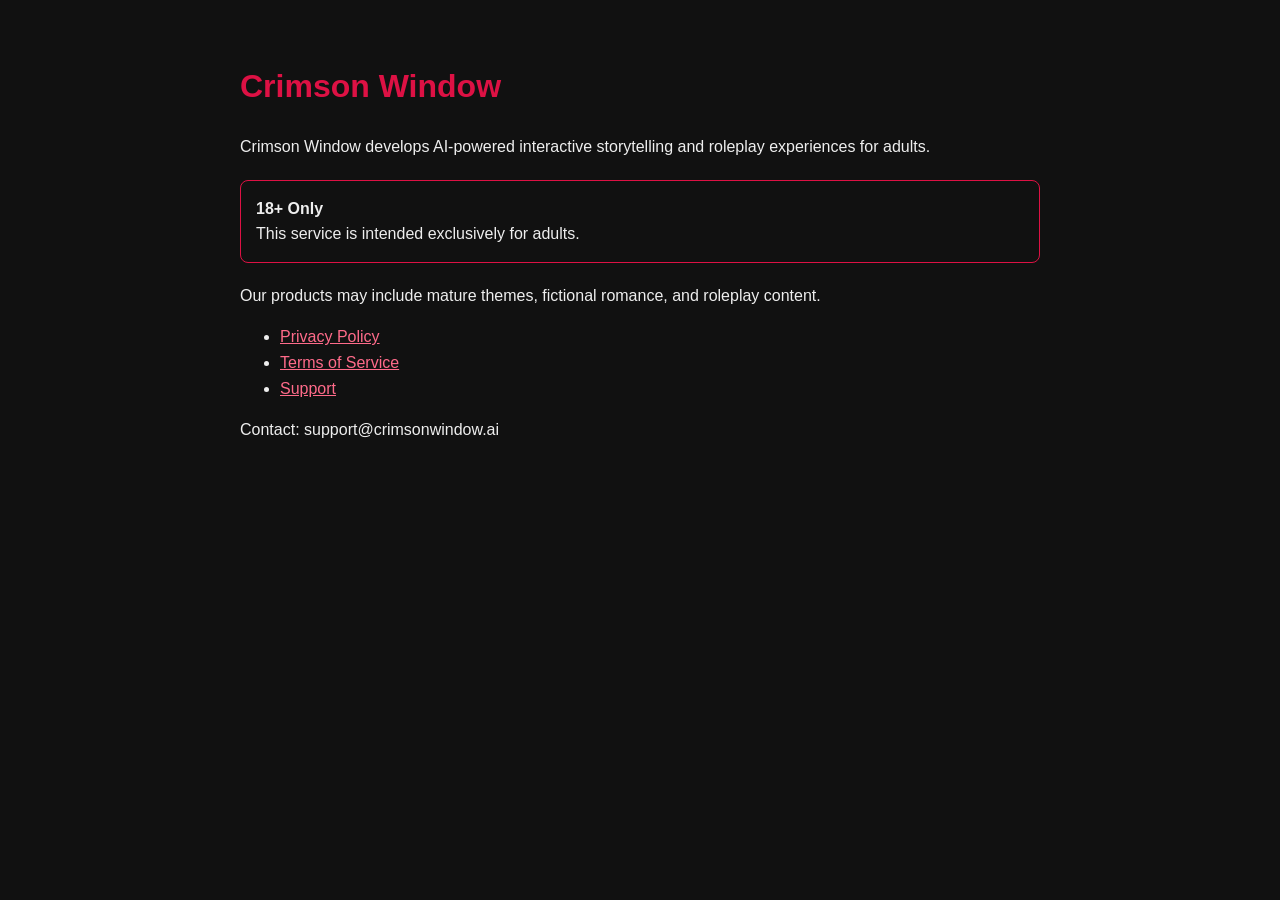
==== index.html @ 59933188 "Create index.html" ====
<!DOCTYPE html>
<html lang="en">
<head>
    <meta charset="UTF-8">
    <meta name="viewport" content="width=device-width, initial-scale=1.0">
    <title>Crimson Window</title>
    <style>
        body {
            font-family: Arial, sans-serif;
            max-width: 800px;
            margin: auto;
            padding: 40px 20px;
            line-height: 1.6;
            background: #111;
            color: #eee;
        }

        h1 {
            color: #d14;
        }

        a {
            color: #ff6b8a;
        }

        .warning {
            border: 1px solid #d14;
            padding: 15px;
            margin: 20px 0;
            border-radius: 8px;
        }
    </style>
</head>
<body>

<h1>Crimson Window</h1>

<p>
Crimson Window develops AI-powered interactive storytelling and roleplay experiences for adults.
</p>

<div class="warning">
<strong>18+ Only</strong><br>
This service is intended exclusively for adults.
</div>

<p>
Our products may include mature themes, fictional romance, and roleplay content.
</p>

<ul>
    <li><a href="privacy.html">Privacy Policy</a></li>
    <li><a href="terms.html">Terms of Service</a></li>
    <li><a href="support.html">Support</a></li>
</ul>

<p>
Contact: support@crimsonwindow.ai
</p>

</body>
</html>
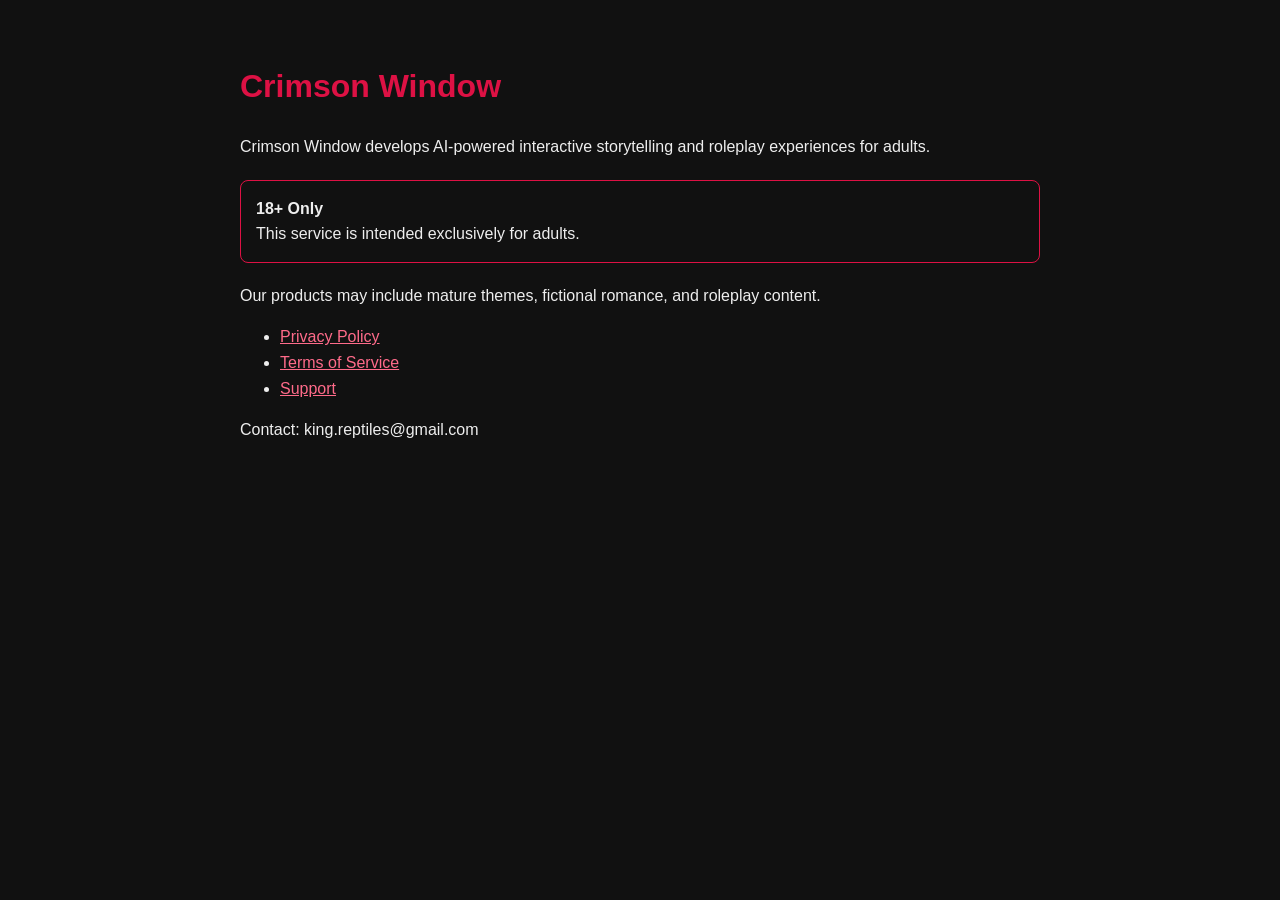
==== commit 0c93ba57: "Update index.html" ====
--- a/index.html
+++ b/index.html
@@ -55,7 +55,7 @@
 </ul>
 
 <p>
-Contact: support@crimsonwindow.ai
+Contact: king.reptiles@gmail.com
 </p>
 
 </body>
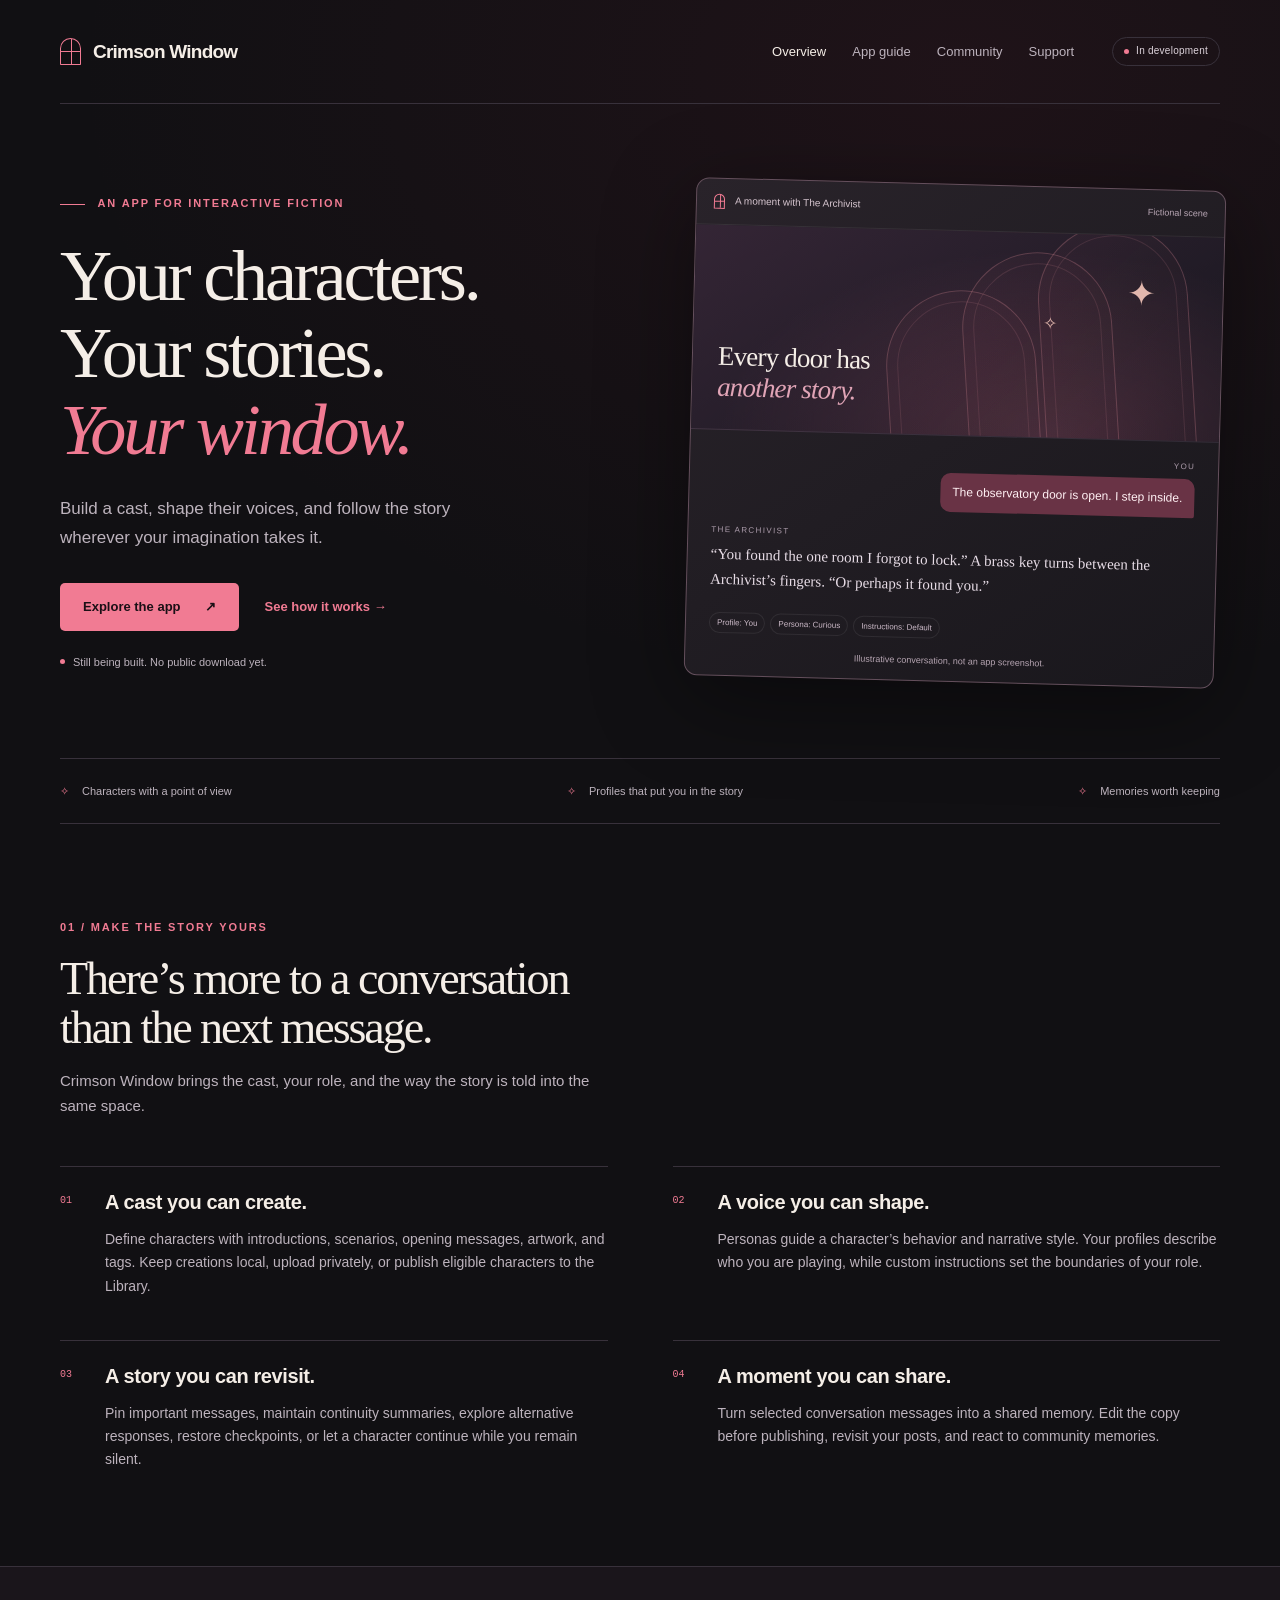
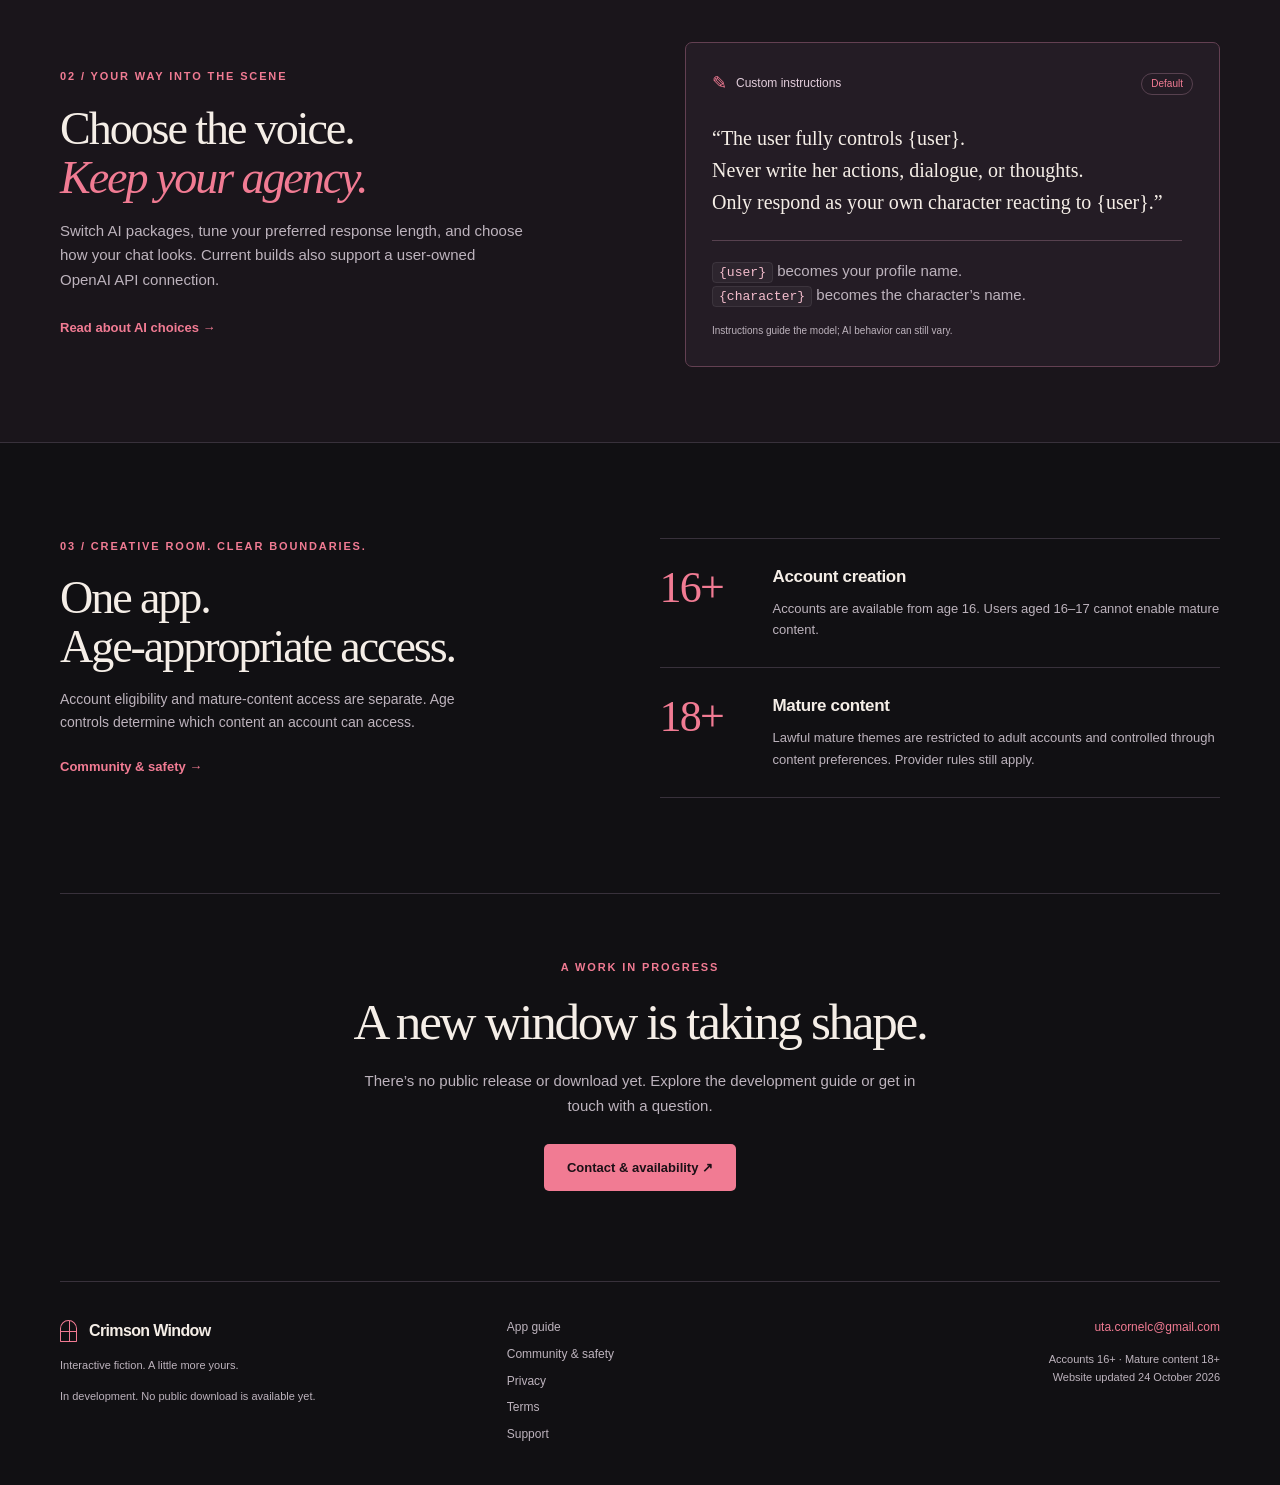
==== commit 4b221e8a: "update pages update pages after more developments" ====
--- a/index.html
+++ b/index.html
@@ -1,62 +1,58 @@
-<!DOCTYPE html>
-<html lang="en">
-<head>
-    <meta charset="UTF-8">
-    <meta name="viewport" content="width=device-width, initial-scale=1.0">
-    <title>Crimson Window</title>
-    <style>
-        body {
-            font-family: Arial, sans-serif;
-            max-width: 800px;
-            margin: auto;
-            padding: 40px 20px;
-            line-height: 1.6;
-            background: #111;
-            color: #eee;
-        }
-
-        h1 {
-            color: #d14;
-        }
-
-        a {
-            color: #ff6b8a;
-        }
-
-        .warning {
-            border: 1px solid #d14;
-            padding: 15px;
-            margin: 20px 0;
-            border-radius: 8px;
-        }
-    </style>
-</head>
-<body>
-
-<h1>Crimson Window</h1>
-
-<p>
-Crimson Window develops AI-powered interactive storytelling and roleplay experiences for adults.
-</p>
-
-<div class="warning">
-<strong>18+ Only</strong><br>
-This service is intended exclusively for adults.
-</div>
-
-<p>
-Our products may include mature themes, fictional romance, and roleplay content.
-</p>
-
-<ul>
-    <li><a href="privacy.html">Privacy Policy</a></li>
-    <li><a href="terms.html">Terms of Service</a></li>
-    <li><a href="support.html">Support</a></li>
-</ul>
-
-<p>
-Contact: king.reptiles@gmail.com
-</p>
-
-</body>
-</html>
+<!doctype html>
+<html lang="en">
+<head>
+  <meta charset="utf-8">
+  <meta name="viewport" content="width=device-width, initial-scale=1">
+  <meta name="color-scheme" content="dark">
+  <title>Your stories, through a different window · Crimson Window</title>
+  <meta name="description" content="Crimson Window is an AI storytelling and roleplay app in development. Explore characters, personas, custom instructions, and shared memories. Accounts 16+; mature content 18+.">
+  <meta property="og:title" content="Your stories, through a different window · Crimson Window">
+  <meta property="og:description" content="Crimson Window is an AI storytelling and roleplay app in development. Explore characters, personas, custom instructions, and shared memories. Accounts 16+; mature content 18+.">
+  <meta property="og:type" content="website">
+  <meta name="theme-color" content="#111013">
+  <link rel="icon" href="favicon.svg" type="image/svg+xml">
+  <link rel="stylesheet" href="site.css">
+</head>
+<body>
+  <a class="skip" href="#main">Skip to content</a>
+  <header class="site-header wrap">
+    <a class="brand" href="index.html" aria-label="Crimson Window home"><span class="window-mark" aria-hidden="true"></span>Crimson Window</a>
+    <nav aria-label="Main navigation"><a href="index.html" aria-current="page">Overview</a><a href="guide.html">App guide</a><a href="community.html">Community</a><a href="support.html">Support</a></nav>
+    <span class="status"><span aria-hidden="true"></span>In development</span>
+  </header>
+  <main id="main">
+<section class="hero wrap">
+  <div class="hero-copy"><p class="eyebrow"><span class="tiny-line"></span> An app for interactive fiction</p>
+    <h1>Your characters.<br>Your stories.<br><em>Your window.</em></h1>
+    <p class="lede">Build a cast, shape their voices, and follow the story wherever your imagination takes it.</p>
+    <div class="hero-actions"><a class="button" href="#features">Explore the app <span aria-hidden="true">↗</span></a><a class="text-link" href="guide.html">See how it works <span aria-hidden="true">→</span></a></div>
+    <p class="availability"><span class="status-dot" aria-hidden="true"></span>Still being built. No public download yet.</p>
+  </div>
+  <figure class="story-window">
+    <div class="window-chrome"><span class="window-mark" aria-hidden="true"></span><span>A moment with The Archivist</span><span class="live-pill">Fictional scene</span></div>
+    <div class="scene-visual" aria-hidden="true"><div class="arch arch-one"></div><div class="arch arch-two"></div><div class="arch arch-three"></div><span class="star star-one">✦</span><span class="star star-two">✧</span><div class="scene-caption">Every door has<br><em>another story.</em></div></div>
+    <div class="scene-chat"><p class="chat-speaker">YOU</p><div class="sample-user">The observatory door is open. I step inside.</div><p class="chat-speaker">THE ARCHIVIST</p><div class="sample-assistant">“You found the one room I forgot to lock.” A brass key turns between the Archivist’s fingers. “Or perhaps it found you.”</div><div class="context-chips"><span>Profile: You</span><span>Persona: Curious</span><span>Instructions: Default</span></div></div>
+    <figcaption>Illustrative conversation, not an app screenshot.</figcaption>
+  </figure>
+</section>
+<div class="facts-strip wrap"><span>Characters with a point of view</span><span>Profiles that put you in the story</span><span>Memories worth keeping</span></div>
+<section class="section wrap" id="features">
+  <div class="section-heading"><p class="eyebrow">01 / Make the story yours</p><h2>There’s more to a conversation<br>than the next message.</h2><p>Crimson Window brings the cast, your role, and the way the story is told into the same space.</p></div>
+  <div class="feature-grid">
+    <article class="feature"><span class="feature-number">01</span><h3>A cast you can create.</h3><p>Define characters with introductions, scenarios, opening messages, artwork, and tags. Keep creations local, upload privately, or publish eligible characters to the Library.</p></article>
+    <article class="feature"><span class="feature-number">02</span><h3>A voice you can shape.</h3><p>Personas guide a character’s behavior and narrative style. Your profiles describe who you are playing, while custom instructions set the boundaries of your role.</p></article>
+    <article class="feature"><span class="feature-number">03</span><h3>A story you can revisit.</h3><p>Pin important messages, maintain continuity summaries, explore alternative responses, restore checkpoints, or let a character continue while you remain silent.</p></article>
+    <article class="feature"><span class="feature-number">04</span><h3>A moment you can share.</h3><p>Turn selected conversation messages into a shared memory. Edit the copy before publishing, revisit your posts, and react to community memories.</p></article>
+  </div>
+</section>
+<section class="choice-section"><div class="wrap choice-grid"><div><p class="eyebrow">02 / Your way into the scene</p><h2>Choose the voice.<br><em>Keep your agency.</em></h2><p>Switch AI packages, tune your preferred response length, and choose how your chat looks. Current builds also support a user-owned OpenAI API connection.</p><a class="text-link" href="guide.html#ai">Read about AI choices →</a></div><div class="instruction-card"><div class="card-caption"><span class="small-window" aria-hidden="true">✎</span> Custom instructions <span>Default</span></div><blockquote>“The user fully controls {user}.<br>Never write her actions, dialogue, or thoughts.<br>Only respond as your own character reacting to {user}.”</blockquote><p><code>{user}</code> becomes your profile name.<br><code>{character}</code> becomes the character’s name.</p><small>Instructions guide the model; AI behavior can still vary.</small></div></div></section>
+<section class="section wrap age-section"><div><p class="eyebrow">03 / Creative room. Clear boundaries.</p><h2>One app.<br>Age-appropriate access.</h2><p>Account eligibility and mature-content access are separate. Age controls determine which content an account can access.</p><a class="text-link" href="community.html">Community &amp; safety →</a></div><div class="age-rules"><article><span>16+</span><div><h3>Account creation</h3><p>Accounts are available from age 16. Users aged 16–17 cannot enable mature content.</p></div></article><article><span>18+</span><div><h3>Mature content</h3><p>Lawful mature themes are restricted to adult accounts and controlled through content preferences. Provider rules still apply.</p></div></article></div></section>
+<section class="closing wrap"><p class="eyebrow">A work in progress</p><h2>A new window is taking shape.</h2><p>There’s no public release or download yet. Explore the development guide or get in touch with a question.</p><a class="button" href="support.html">Contact &amp; availability ↗</a></section>
+</main>
+  <footer class="site-footer wrap">
+    <div><a class="brand" href="index.html"><span class="window-mark" aria-hidden="true"></span>Crimson Window</a><p>Interactive fiction. A little more yours.</p><p class="fine">In development. No public download is available yet.</p></div>
+    <nav aria-label="Footer navigation"><a href="guide.html">App guide</a><a href="community.html">Community &amp; safety</a><a href="privacy.html">Privacy</a><a href="terms.html">Terms</a><a href="support.html">Support</a></nav>
+    <div class="footer-contact"><a href="mailto:uta.cornelc@gmail.com">uta.cornelc@gmail.com</a><p class="fine">Accounts 16+ · Mature content 18+<br>Website updated 24 October 2026</p></div>
+  </footer>
+</body>
+</html>
--- a/site.css
+++ b/site.css
@@ -0,0 +1,8 @@
+@charset "UTF-8";
+:root{--bg:#111013;--surface:#1b191e;--raised:#242027;--line:#38313b;--text:#f5eee7;--muted:#bdb3bd;--accent:#f17b93;--strong:#f6a2b3;--max:1160px}
+*{box-sizing:border-box}html{scroll-behavior:smooth;scroll-padding-top:24px}body{margin:0;background:var(--bg);color:var(--text);font:16px/1.65 -apple-system,BlinkMacSystemFont,"Segoe UI",sans-serif;-webkit-font-smoothing:antialiased}body:before{content:"";position:absolute;inset:0 0 auto;height:750px;pointer-events:none;z-index:-1;background:radial-gradient(ellipse at 75% 10%,#75243a24,transparent 65%)}a{color:var(--accent);text-underline-offset:4px}a:hover{color:var(--strong)}button,a,summary{-webkit-tap-highlight-color:transparent}a:focus-visible,summary:focus-visible{outline:2px solid var(--strong);outline-offset:6px;border-radius:3px}.wrap{width:min(var(--max),calc(100% - 80px));margin-inline:auto}h1,h2,h3,p,figure,blockquote{margin:0}h1,h2{font-family:Georgia,"Times New Roman",serif;font-weight:400;letter-spacing:-.045em;line-height:1.06}h1 em,h2 em{font-weight:400;color:var(--accent)}h3{font-size:20px;line-height:1.35;letter-spacing:-.02em}p{margin-top:16px}p:first-child{margin-top:0}p,li,dd{overflow-wrap:break-word}.fine,small{font-size:12px;color:var(--muted)}.eyebrow{text-transform:uppercase;letter-spacing:.17em;font-size:11px;font-weight:700;color:var(--accent);line-height:1.5}.lede{color:var(--muted);font-size:19px;line-height:1.7;max-width:590px}.skip{position:fixed;left:16px;top:-80px;z-index:5;padding:10px 16px;background:var(--text);color:var(--bg)}.skip:focus{top:12px}.site-header{display:flex;align-items:center;gap:38px;min-height:104px;border-bottom:1px solid var(--line)}.brand{display:flex;align-items:center;gap:12px;text-decoration:none;color:var(--text);font-size:19px;font-weight:650;letter-spacing:-.04em;white-space:nowrap}.window-mark{width:21px;height:27px;border:1.6px solid var(--accent);border-radius:13px 13px 1px 1px;position:relative;display:inline-block;flex:none}.window-mark:before{content:"";position:absolute;top:0;bottom:0;left:50%;border-left:1px solid var(--accent)}.window-mark:after{content:"";position:absolute;left:0;right:0;top:12px;border-top:1px solid var(--accent)}.site-header>nav{display:flex;gap:26px;margin-left:auto}.site-header nav a{text-decoration:none;font-size:13px;color:var(--muted);white-space:nowrap;padding:12px 0}.site-header nav a:hover,.site-header nav a[aria-current]{color:var(--text)}.status{display:inline-flex;align-items:center;gap:7px;white-space:nowrap;border:1px solid var(--line);border-radius:30px;padding:5px 11px;font-size:10px;letter-spacing:.025em;color:#ddd3db}.status>span,.status-dot{width:5px;height:5px;border-radius:50%;background:var(--accent);display:inline-block;flex:none}.hero{display:grid;grid-template-columns:1.06fr 1fr;gap:68px;align-items:center;padding-top:80px;padding-bottom:76px}.hero h1{font-size:clamp(48px,5.65vw,78px);margin-top:27px}.hero .lede{max-width:420px;font-size:17px;margin-top:27px}.tiny-line{display:inline-block;width:25px;border-top:1px solid var(--accent);vertical-align:middle;margin-right:8px}.hero-actions{display:flex;align-items:center;gap:26px;flex-wrap:wrap;margin-top:30px}.button{display:inline-flex;justify-content:center;align-items:center;gap:24px;background:var(--accent);color:#1b1016;text-decoration:none;padding:12px 22px;border:1px solid transparent;border-radius:5px;font-size:13px;font-weight:650;line-height:1.65}.button:hover{background:var(--strong);color:#1b1016}.text-link{font-size:13px;text-decoration:none;font-weight:550}.availability{font-size:11px;color:var(--muted);display:flex;align-items:center;gap:8px;margin-top:22px}.story-window{background:linear-gradient(145deg,#29232a,#19171c);border:1px solid #65505d;border-radius:13px;box-shadow:0 22px 90px #0006;overflow:hidden;transform:rotate(1.5deg);max-width:530px}.window-chrome{display:flex;gap:10px;align-items:center;padding:14px 17px;border-bottom:1px solid #ffffff12;font-size:10px;color:#d6c5cf}.window-chrome .window-mark{width:11px;height:15px;border-radius:8px 8px 0 0;border-width:1px}.window-chrome .window-mark:after{top:6px}.live-pill{margin-left:auto;font-size:9px;color:#baa8b6}.scene-visual{height:205px;overflow:hidden;position:relative;background:radial-gradient(ellipse at 68% 100%,#9e526b4f,transparent 65%),linear-gradient(150deg,#342535,#17161e);border-bottom:1px solid #ffffff12}.arch{position:absolute;border:1px solid #bc788555;border-radius:200px 200px 0 0;bottom:-40px;height:255px;width:150px;transform:rotate(-5deg);background:linear-gradient(140deg,#cf6f7a0c,transparent)}.arch:after{content:"";position:absolute;inset:10px;border:1px solid #bc78852c;border-radius:190px 190px 0 0}.arch-one{right:30px}.arch-two{right:105px;bottom:-70px}.arch-three{right:180px;bottom:-110px}.star{position:absolute;color:#e2b7ad}.star-one{top:30px;right:67px;font-size:34px}.star-two{top:77px;right:165px;font-size:17px}.scene-caption{position:absolute;left:25px;bottom:25px;line-height:1.15;font-size:27px;letter-spacing:-.03em;font-family:Georgia,serif}.scene-caption em{color:#e0a4b6}.scene-chat{padding:18px 23px 15px;display:flex;flex-direction:column}.chat-speaker{font-size:8px;letter-spacing:.17em;color:#ad9dac;margin:0 0 6px}.chat-speaker:first-child{text-align:right}.sample-user{background:#693345;color:#fff0f3;border-radius:10px 10px 2px 10px;align-self:flex-end;margin:0 0 17px;padding:10px 12px;font-size:12px;max-width:90%;line-height:1.6}.sample-assistant{font-family:Georgia,serif;font-size:15px;line-height:1.65;color:#e7dce6;max-width:95%}.context-chips{display:flex;flex-wrap:wrap;gap:5px;margin-top:20px}.context-chips span{font-size:8px;padding:3px 7px;border:1px solid #ffffff13;border-radius:15px;color:#ccbac8}.story-window figcaption{font-size:9px;text-align:center;padding:0 12px 12px;color:#b6a5b2}.facts-strip{display:flex;justify-content:space-between;gap:20px;border-block:1px solid var(--line);padding-block:23px;font-size:11px;color:var(--muted)}.facts-strip span:before{content:"✧";color:var(--accent);padding-right:13px}.section{padding-block:95px}.section-heading{max-width:700px}.section-heading h2,.choice-grid h2,.age-section h2{font-size:clamp(33px,3.6vw,48px);margin-top:20px}.section-heading>p:last-child{max-width:560px;color:var(--muted);font-size:15px}.feature-grid{display:grid;grid-template-columns:1fr 1fr;column-gap:65px;row-gap:42px;margin-top:48px}.feature{position:relative;border-top:1px solid var(--line);padding-top:22px;padding-left:45px}.feature-number{position:absolute;left:0;top:26px;color:var(--accent);font-size:10px;font-family:monospace}.feature p{font-size:14px;color:var(--muted);margin-top:12px}.choice-section{background:#1a151b;border-block:1px solid var(--line);padding-block:75px}.choice-grid{display:grid;grid-template-columns:1fr 1fr;gap:90px;align-items:center}.choice-grid>div>p:not(.eyebrow){font-size:15px;color:var(--muted);max-width:470px}.choice-grid .text-link{display:inline-block;margin-top:24px}.instruction-card{background:#241c25;border:1px solid #634052;border-radius:7px;padding:26px}.card-caption{display:flex;align-items:center;gap:9px;font-size:12px;color:#e3cedc}.card-caption>span:last-child{margin-left:auto;border:1px solid #57414f;border-radius:20px;padding:2px 9px;font-size:10px;color:var(--accent)}.small-window{color:var(--accent);font-size:18px}.instruction-card blockquote{font-family:Georgia,serif;font-size:20px;line-height:1.6;margin-top:23px}.instruction-card p{font-size:11px;color:var(--muted);border-top:1px solid #57414f;padding-top:18px;margin-top:22px}.instruction-card small{font-size:10px;display:block;margin-top:15px}code{font: .87em ui-monospace,Consolas,monospace;background:#ffffff0a;padding:2px 6px;border:1px solid #ffffff12;border-radius:4px;color:#f4bdcd}.age-section{display:grid;grid-template-columns:1fr 1.1fr;gap:90px}.age-section>div>p:not(.eyebrow){font-size:14px;color:var(--muted);max-width:410px}.age-section .text-link{display:inline-block;margin-top:22px}.age-rules article{display:flex;gap:28px;padding-block:27px;border-top:1px solid var(--line)}.age-rules article:last-child{border-bottom:1px solid var(--line)}.age-rules article>span{font:44px/1 Georgia,serif;color:var(--accent);flex:0 0 85px;letter-spacing:-.04em}.age-rules h3{font-size:17px}.age-rules p{font-size:13px;color:var(--muted);margin-top:9px}.closing{border-top:1px solid var(--line);padding:65px 0 90px;text-align:center}.closing h2{font-size:clamp(34px,4vw,52px);margin-top:19px}.closing>p:not(.eyebrow){max-width:590px;margin:20px auto 25px;color:var(--muted);font-size:15px}.site-footer{padding-block:36px 40px;border-top:1px solid var(--line);display:grid;grid-template-columns:1.15fr .9fr 1fr;gap:38px;font-size:12px}.site-footer .brand{font-size:16px}.site-footer .window-mark{width:17px;height:22px}.site-footer .window-mark:after{top:10px}.site-footer p{color:var(--muted);font-size:11px;margin-top:12px}.site-footer nav{display:grid;gap:7px;align-content:start}.site-footer nav a{color:var(--muted);text-decoration:none}.site-footer nav a:hover{color:var(--text)}.footer-contact{text-align:right}.footer-contact a{text-decoration:none;font-size:12px;overflow-wrap:anywhere}.page-intro{padding-block:72px 52px;border-bottom:1px solid var(--line)}.page-intro h1{font-size:clamp(45px,5.5vw,70px);margin-top:20px}.page-intro .lede{font-size:17px;margin-top:25px;max-width:660px}.article-grid{display:grid;grid-template-columns:235px 1fr;gap:65px;padding-block:48px 95px}.toc{position:sticky;top:28px;align-self:start}.toc nav{display:flex;flex-direction:column;gap:13px;margin-top:20px}.toc nav a{font-size:12px;color:var(--muted);text-decoration:none;border-left:1px solid var(--line);padding-left:14px}.toc nav a:hover{border-color:var(--accent);color:var(--text)}.notice{border-left:2px solid var(--accent);background:#f17b9308;padding:15px 20px;font-size:12px;color:#cfbdc9;line-height:1.7}.prose>section{margin-top:43px}.prose h2{font-size:32px;letter-spacing:-.025em;line-height:1.2}.prose p,.prose li,.prose dd{color:var(--muted);font-size:15px;line-height:1.85}.prose strong{color:var(--text);font-weight:600}.prose ul,.prose ol{padding-left:22px;margin-top:20px}.prose li{padding-left:6px;margin-bottom:10px}.prose .example{background:var(--surface);border:1px solid var(--line);padding:22px;margin-top:22px;border-radius:5px}.example p{font-family:Georgia,serif;color:var(--text);font-size:21px;line-height:1.55;margin-top:12px}.definition-list{margin-top:22px}.definition-list>div{display:grid;grid-template-columns:110px 1fr;gap:18px;padding-block:15px;border-top:1px solid var(--line)}.definition-list dt{font-weight:600;color:var(--text);font-size:14px}.definition-list dd{margin:0}.support-layout{display:grid;grid-template-columns:1fr 1fr;gap:26px;margin-top:42px}.contact-card,.availability-card{padding:32px;border:1px solid var(--line);border-radius:7px;background:var(--surface)}.contact-card{background:linear-gradient(140deg,#35202c,#1e181f);border-color:#69404e}.support-layout h2{font-size:36px;line-height:1.15;margin-top:18px}.support-layout p{font-size:14px;color:var(--muted)}.email-link{display:block;font-size:clamp(16px,2vw,24px);margin-top:18px;text-decoration:none;overflow-wrap:anywhere}.contact-card .button{margin-top:26px}.narrow{max-width:820px}.narrow h2{font-size:42px;margin-top:18px}.faq{margin-top:30px}.faq details{border-top:1px solid var(--line);padding-block:21px}.faq details:last-child{border-bottom:1px solid var(--line)}.faq summary{cursor:pointer;color:var(--text);font-size:16px;padding-right:18px}.faq details p{font-size:14px;color:var(--muted);padding-left:18px;max-width:720px}
+@media(min-width:1350px){.hero{gap:95px;padding-top:95px;padding-bottom:95px}}
+@media(max-width:1000px){.wrap{width:calc(100% - 48px)}.site-header{gap:22px}.site-header>nav{gap:17px}.site-header>.status{display:none}.hero{gap:35px}.hero h1{font-size:clamp(42px,6vw,65px)}.hero .lede{font-size:15px}.hero-actions{gap:18px}.choice-grid,.age-section{gap:40px}.feature-grid{column-gap:40px}.facts-strip{font-size:10px;gap:12px}.facts-strip span:before{padding-right:6px}.article-grid{grid-template-columns:185px 1fr;gap:35px}.site-footer{grid-template-columns:1fr .65fr 1fr;gap:24px}}
+@media(max-width:700px){.wrap{width:calc(100% - 36px)}.site-header{flex-wrap:wrap;gap:0;min-height:unset;padding-block:21px 14px}.site-header .brand{font-size:18px}.site-header>nav{width:100%;margin:17px 0 0;justify-content:space-between;gap:12px}.site-header nav a{font-size:12px;padding-block:5px}.hero{grid-template-columns:1fr;padding-top:45px;padding-bottom:42px;gap:42px}.hero h1{font-size:clamp(48px,10vw,70px);margin-top:21px}.hero .lede{font-size:16px;max-width:420px;margin-top:22px}.hero-actions{margin-top:25px}.story-window{transform:none;max-width:100%;width:100%}.scene-visual{height:175px}.scene-caption{font-size:27px}.scene-chat{padding:17px 20px}.sample-assistant{font-size:16px}.sample-user{font-size:13px}.facts-strip{flex-direction:column;gap:11px;padding-block:20px;font-size:12px}.facts-strip span:before{padding-right:12px}.section{padding-block:58px}.section-heading h2,.choice-grid h2,.age-section h2{font-size:36px}.feature-grid{grid-template-columns:1fr;gap:25px;margin-top:32px}.feature{padding-left:32px}.feature-number{top:25px}.choice-section{padding-block:50px}.choice-grid,.age-section{grid-template-columns:1fr;gap:35px}.instruction-card{padding:22px}.instruction-card blockquote{font-size:20px}.age-rules article{gap:20px}.age-rules article>span{font-size:40px;flex-basis:72px}.closing{padding:48px 0 58px}.closing h2{font-size:38px}.closing>p:not(.eyebrow){font-size:14px}.site-footer{grid-template-columns:1fr 1fr;gap:28px;padding-block:30px}.footer-contact{grid-column:1/-1;text-align:left;border-top:1px solid var(--line);padding-top:22px}.page-intro{padding-block:45px 35px}.page-intro h1{font-size:49px}.page-intro .lede{font-size:16px}.article-grid{grid-template-columns:1fr;gap:30px;padding-block:28px 55px}.toc{position:static}.toc nav{flex-direction:row;flex-wrap:wrap;gap:12px 16px;margin-top:15px}.toc nav a{font-size:11px;padding-left:10px}.prose h2{font-size:29px}.prose p,.prose li,.prose dd{font-size:14px}.prose>section{margin-top:33px}.support-layout{grid-template-columns:1fr;gap:18px;margin-top:28px}.contact-card,.availability-card{padding:25px}.support-layout h2{font-size:33px}.email-link{font-size:23px}.narrow h2{font-size:36px}.faq summary{font-size:15px}.definition-list>div{grid-template-columns:87px 1fr;gap:15px}.definition-list dt{font-size:13px}}
+@media(prefers-reduced-motion:reduce){html{scroll-behavior:auto}}
+@media print{body{background:white;color:#111}.site-header,.site-footer,.hero-actions,.story-window,.skip{display:none}.wrap{width:100%}.page-intro{padding:20px 0}.article-grid{display:block}.toc{display:none}.prose p,.prose li,.prose dd,.lede{color:#222}.notice{background:none}.eyebrow,a,h1 em,h2 em{color:#80203a}}
